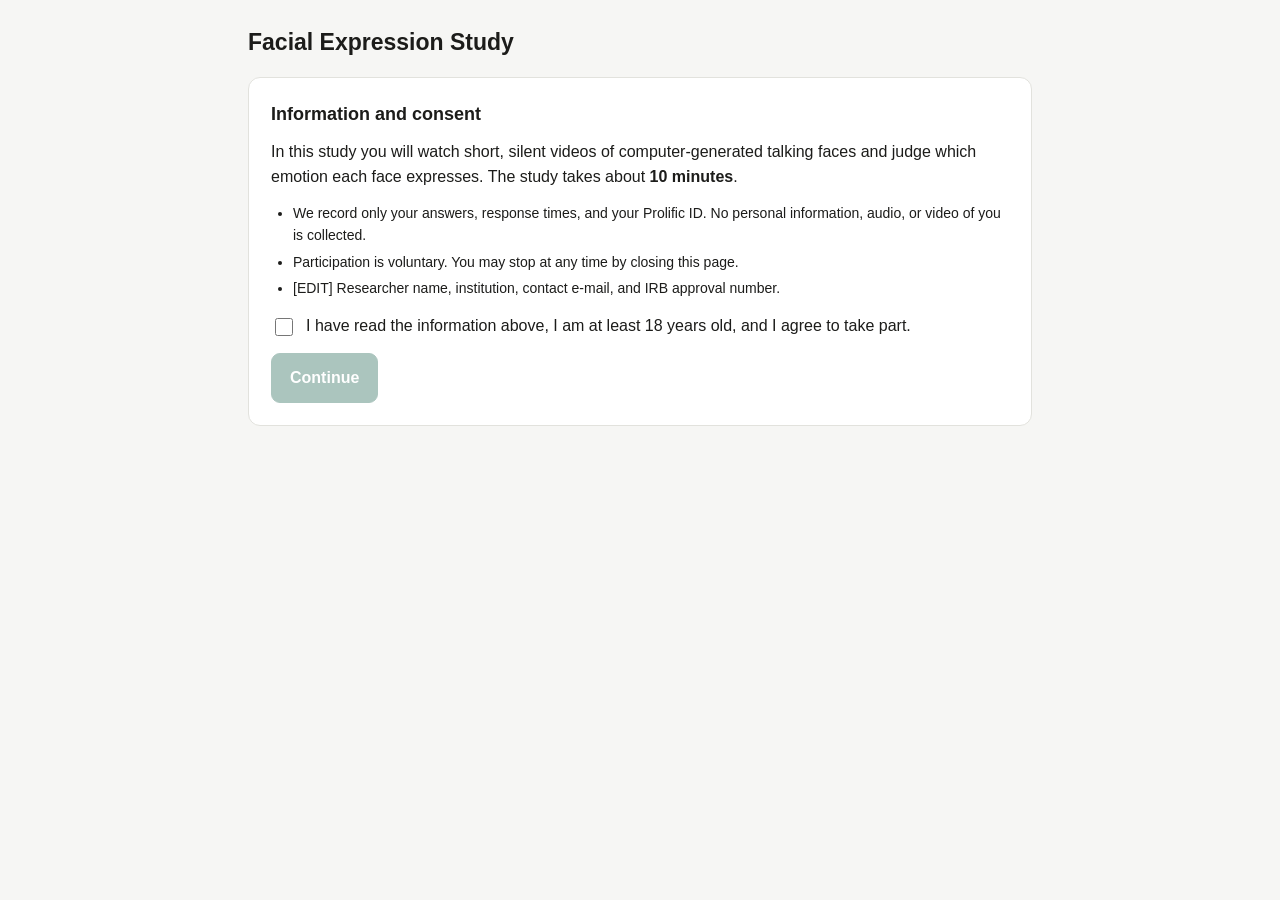
==== index.html @ 96605fbe "3D Talking Head Emotion Eval Human Study" ====
<!doctype html>
<html lang="en">
<head>
<meta charset="utf-8">
<meta name="viewport" content="width=device-width, initial-scale=1, viewport-fit=cover">
<meta name="robots" content="noindex, nofollow">
<title>Facial Expression Study</title>
<style>
  :root{
    --bg:#f6f6f4; --card:#fff; --ink:#1c1c1a; --muted:#6b6b66; --line:#e2e2dd;
    --accent:#2f6f5e; --accent-ink:#fff; --bad:#a33;
    color-scheme:light;
  }
  @media (prefers-color-scheme:dark){:root{
    --bg:#16161a; --card:#1f1f24; --ink:#ecece8; --muted:#a0a09a; --line:#33333a;
    --accent:#5fb89d; --accent-ink:#10251f; --bad:#e08585; color-scheme:dark;}}
  *{box-sizing:border-box}
  body{margin:0;background:var(--bg);color:var(--ink);
    font:16px/1.6 -apple-system,BlinkMacSystemFont,"Segoe UI",Roboto,sans-serif}
  .wrap{max-width:820px;margin:0 auto;padding:24px 18px 64px}
  h1{font-size:23px;margin:0 0 8px} h2{font-size:18px;margin:0 0 10px}
  p{margin:0 0 12px} ul{margin:0 0 14px;padding-left:22px} li{margin:4px 0}
  .muted{color:var(--muted)} .sm{font-size:14px}
  .card{background:var(--card);border:1px solid var(--line);border-radius:12px;padding:22px;margin:16px 0}
  button{font:inherit;cursor:pointer;border-radius:9px;border:1px solid var(--line);
    background:var(--card);color:var(--ink);padding:11px 18px}
  button:hover:not(:disabled){border-color:var(--accent)}
  button:disabled{opacity:.4;cursor:not-allowed}
  .primary{background:var(--accent);color:var(--accent-ink);border-color:var(--accent);font-weight:600}
  video{width:100%;max-width:500px;aspect-ratio:1/1;background:#000;border-radius:10px;display:block;margin:0 auto}
  .check-box{max-width:500px;aspect-ratio:2/1;margin:0 auto;border-radius:10px;border:2px dashed var(--line);
    display:flex;align-items:center;justify-content:center;text-align:center;padding:20px;font-size:18px}
  .choices{display:grid;grid-template-columns:repeat(4,1fr);gap:10px;margin-top:16px}
  .choices.sub{grid-template-columns:repeat(3,1fr);margin-top:10px}
  @media(max-width:560px){.choices,.choices.sub{grid-template-columns:repeat(2,1fr)}}
  .choice{padding:15px 8px;text-align:center;font-weight:600}
  .choice small{display:block;font-weight:400;color:var(--muted);font-size:12px;margin-top:2px}
  .choice[aria-pressed=true]{background:var(--accent);color:var(--accent-ink);border-color:var(--accent)}
  .choice[aria-pressed=true] small{color:var(--accent-ink);opacity:.85}
  .bar{height:6px;background:var(--line);border-radius:99px;overflow:hidden;margin:10px 0 18px}
  .bar>div{height:100%;background:var(--accent);transition:width .25s}
  .row{display:flex;gap:10px;align-items:center;flex-wrap:wrap}
  .between{justify-content:space-between}
  .center{justify-content:center}
  .followup{margin-top:18px;padding-top:16px;border-top:1px dashed var(--line)}
  .hint{text-align:center;min-height:1.6em;margin-top:10px}
  .err{color:var(--bad)}
  label.consent{display:flex;gap:10px;align-items:flex-start;margin:14px 0}
  label.consent input{margin-top:5px;width:18px;height:18px}
  code{font:14px ui-monospace,Menlo,monospace;background:var(--bg);border:1px solid var(--line);border-radius:5px;padding:2px 6px}
  [hidden]{display:none!important}
</style>
</head>
<body>
<div class="wrap">

<!-- ───────────── consent ───────────── -->
<section id="consent">
  <h1>Facial Expression Study</h1>
  <div class="card">
    <!-- [EDIT] Replace this block with the consent text approved by your IRB. -->
    <h2>Information and consent</h2>
    <p>In this study you will watch short, silent videos of computer-generated talking faces and
       judge which emotion each face expresses. The study takes about <b>10 minutes</b>.</p>
    <ul class="sm">
      <li>We record only your answers, response times, and your Prolific ID.
          No personal information, audio, or video of you is collected.</li>
      <li>Participation is voluntary. You may stop at any time by closing this page.</li>
      <li>[EDIT] Researcher name, institution, contact e-mail, and IRB approval number.</li>
    </ul>
    <label class="consent"><input type="checkbox" id="agree">
      <span>I have read the information above, I am at least 18 years old, and I agree to take part.</span></label>
    <button class="primary" id="toIntro" disabled>Continue</button>
  </div>
</section>

<!-- ───────────── instructions ───────────── -->
<section id="intro" hidden>
  <h1>Instructions</h1>
  <div class="card">
    <p>You will see <b id="nVideos">48</b> short videos (2–6 seconds each). The videos have <b>no sound</b>.</p>
    <p>For each video, choose the emotion the face expresses:</p>
    <ul>
      <li><b>Happy</b>, <b>Sad</b>, or <b>Angry</b></li>
      <li>If none of these fits, choose <b>None of the above</b>, and then pick the one that is
          <b>closest</b> among Happy, Sad and Angry.</li>
    </ul>
    <ul class="sm muted">
      <li>Focus on the facial expression. The mouth moves because the face is speaking; this is not an emotion by itself.</li>
      <li>Each video plays once in full before the answer buttons unlock, then keeps looping.</li>
      <li>There are no right or wrong answers for how you perceive a face, but please pay attention:
          a few items ask you to select a specific button.</li>
      <li>Please use a computer (not a phone) and do not reload the page.</li>
    </ul>
    <button class="primary" id="start">Start</button>
    <p class="sm err" id="idWarn" hidden></p>
  </div>
</section>

<!-- ───────────── trial ───────────── -->
<section id="trial" hidden>
  <div class="row between sm muted"><span id="count"></span></div>
  <div class="bar"><div id="prog"></div></div>

  <video id="vid" muted playsinline preload="auto"></video>
  <div id="checkBox" class="check-box" hidden></div>
  <div class="row center" style="margin-top:10px">
    <button id="replay" class="sm">↻ Replay</button>
  </div>
  <p class="hint sm muted" id="hint"></p>

  <div class="choices" id="mainChoices"></div>

  <div class="followup" id="followup" hidden>
    <p style="margin:0 0 4px"><b>Which one is the closest?</b></p>
    <div class="choices sub" id="subChoices"></div>
  </div>

  <div class="row" style="justify-content:flex-end;margin-top:22px">
    <button class="primary" id="next" disabled>Next →</button>
  </div>
</section>

<!-- ───────────── submit ───────────── -->
<section id="submit" hidden>
  <h1 id="submitTitle">Saving your answers…</h1>
  <div class="card">
    <p id="submitMsg">Please keep this page open. This takes a few seconds.</p>
    <div class="row">
      <button class="primary" id="retry" hidden>Try again</button>
      <a id="complete" class="primary" hidden
         style="display:inline-block;text-decoration:none;padding:11px 18px;border-radius:9px;background:var(--accent);color:var(--accent-ink);font-weight:600">
         Return to Prolific</a>
    </div>
    <p class="sm muted" id="codeNote" hidden></p>
  </div>
</section>

</div>
<script>
/* ============================== CONFIG ============================== */
const CONFIG = {
  // Apps Script web-app URL (ends with /exec). Empty = test mode: nothing is sent.
  SUBMIT_URL: 'https://script.google.com/macros/s/AKfycby5bd8llREaLAPOtnfEXLdDwZoKmxuhy9GjWru8NuhvW4F4AL3-hG_9Lr4LAjlqSA91/exec',
  // Prolific completion code (Study > Completion paths > "redirect" code).
  COMPLETION_CODE: 'CQJAMTUO',
  VERSION: 'emote48-v1',
};
/* ==================================================================== */

const N_VIDEOS = 48;
const ITEMS = Array.from({length:N_VIDEOS}, (_,i)=>{
  const id = 'v' + String(i+1).padStart(2,'0');
  return {kind:'video', id, src:'videos/'+id+'.mp4'};
});
// instructed-response attention checks, inserted at ~1/3 and ~2/3
const CHECKS = [
  {kind:'check', id:'ac1', target:'angry', text:'Attention check:<br>please select <b>Angry</b> for this item.'},
  {kind:'check', id:'ac2', target:'sad',   text:'Attention check:<br>please select <b>Sad</b> for this item.'},
];
const LABELS = [
  {k:'happy', t:'Happy'}, {k:'sad', t:'Sad'}, {k:'angry', t:'Angry'},
  {k:'none_of_above', t:'None of the above'},
];
const THREE = LABELS.slice(0,3);

const $ = s => document.querySelector(s);
const params = new URLSearchParams(location.search);
const PID = params.get('PROLIFIC_PID') || '';
const STUDY_ID = params.get('STUDY_ID') || '';
const SESSION_ID = params.get('SESSION_ID') || '';
const TEST_MODE = !CONFIG.SUBMIT_URL;
const participant = PID || ('test_' + Math.random().toString(36).slice(2, 8));
const KEY = 'fes_' + CONFIG.VERSION + '_' + participant;

let state = null;
function save(){ try{ localStorage.setItem(KEY, JSON.stringify(state)); }catch(e){} }
function load(){ try{ return JSON.parse(localStorage.getItem(KEY) || 'null'); }catch(e){ return null; } }

/* ---------- order: shuffled per participant, reproducible from the ID ---------- */
function hash(s){ let h=2166136261; for(const c of s){ h^=c.charCodeAt(0); h=Math.imul(h,16777619);} return h>>>0; }
function rng(seed){ let x=seed||1; return ()=>{ x^=x<<13;x>>>=0;x^=x>>17;x^=x<<5;x>>>=0; return x/4294967296; }; }
function makeOrder(id){
  const r = rng(hash(id));
  const vids = ITEMS.slice();
  for(let i=vids.length-1;i>0;i--){ const j=Math.floor(r()*(i+1)); [vids[i],vids[j]]=[vids[j],vids[i]]; }
  const seq = vids.slice();
  seq.splice(Math.round(N_VIDEOS*2/3), 0, CHECKS[1]);
  seq.splice(Math.round(N_VIDEOS/3), 0, CHECKS[0]);
  return seq;
}
function uuid(){
  if (window.crypto && crypto.randomUUID) return crypto.randomUUID();
  return 'x'.repeat(32).replace(/x/g, ()=>Math.floor(Math.random()*16).toString(16));
}

/* ---------- screens ---------- */
function show(id){ for(const s of ['consent','intro','trial','submit']) $('#'+s).hidden = (s!==id); window.scrollTo(0,0); }

$('#agree').onchange = e => { $('#toIntro').disabled = !e.target.checked; };
$('#toIntro').onclick = () => {
  show('intro');
  if(!PID) { $('#idWarn').hidden=false; $('#idWarn').textContent =
    'No Prolific ID in the URL — running as a test session (' + participant + ').' +
    (TEST_MODE ? ' Test mode: answers will not be sent.' : ''); }
};
$('#start').onclick = () => {
  if(!state){
    state = {submission_id: uuid(), participant, seq: makeOrder(participant),
             i: 0, resp: [], started_at: new Date().toISOString(), consent_at: new Date().toISOString()};
    save();
  }
  show('trial'); buildChoices(); render();
};

/* ---------- trials ---------- */
let cur = null;           // response being built for the current item
let watchedOnce = false;
function buildChoices(){
  $('#mainChoices').innerHTML = LABELS.map(l=>`<button class="choice" data-k="${l.k}" aria-pressed="false">${l.t}</button>`).join('');
  $('#subChoices').innerHTML = THREE.map(l=>`<button class="choice" data-sk="${l.k}" aria-pressed="false">${l.t}</button>`).join('');
  $('#mainChoices').onclick = e => { const b=e.target.closest('[data-k]'); if(b && !b.disabled) pick(b.dataset.k); };
  $('#subChoices').onclick  = e => { const b=e.target.closest('[data-sk]'); if(b && !b.disabled) pickSub(b.dataset.sk); };
}
function setLocked(locked){
  for(const b of document.querySelectorAll('#mainChoices button, #subChoices button')) b.disabled = locked;
}
function render(){
  const item = state.seq[state.i];
  cur = {pos: state.i+1, kind: item.kind, id: item.id, choice: null, closest: null,
         t_shown: Date.now(), t_unlocked: null, n_changes: 0, replays: 0};
  $('#count').textContent = `${state.i+1} / ${state.seq.length}`;
  $('#prog').style.width = (state.i/state.seq.length*100) + '%';
  $('#followup').hidden = true;
  $('#next').disabled = true;
  for(const b of document.querySelectorAll('.choice')) b.setAttribute('aria-pressed','false');
  const v = $('#vid');
  if(item.kind === 'check'){
    v.pause(); v.removeAttribute('src'); v.load(); v.hidden = true;
    $('#checkBox').hidden = false; $('#checkBox').innerHTML = item.text;
    $('#replay').hidden = true; $('#hint').textContent = '';
    watchedOnce = true; cur.t_unlocked = Date.now(); setLocked(false);
  } else {
    $('#checkBox').hidden = true; v.hidden = false; $('#replay').hidden = false;
    watchedOnce = false; setLocked(true);
    $('#hint').textContent = 'Please watch the whole clip. The buttons unlock when it ends.';
    v.loop = false; v.src = item.src; v.load();
    v.play().catch(()=>{ $('#hint').textContent = 'Press ↻ Replay to start the video.'; });
    // warm the cache for the next video
    const nxt = state.seq.slice(state.i+1).find(s=>s.kind==='video');
    if(nxt){ const l=document.createElement('link'); l.rel='prefetch'; l.href=nxt.src; document.head.appendChild(l); }
  }
}
$('#vid').addEventListener('ended', () => {
  const v = $('#vid');
  if(!watchedOnce){
    watchedOnce = true; cur.t_unlocked = Date.now(); setLocked(false);
    $('#hint').textContent = '';
  }
  v.loop = true; v.play().catch(()=>{});
});
$('#vid').addEventListener('error', () => { $('#hint').innerHTML = '<span class="err">The video failed to load. Press ↻ Replay.</span>'; });
$('#replay').onclick = () => {
  const v=$('#vid'); cur.replays++;
  if(!v.getAttribute('src')) { v.src = state.seq[state.i].src; v.load(); }
  v.currentTime = 0; v.play().catch(()=>{});
};
function pressed(){
  for(const b of $('#mainChoices').children) b.setAttribute('aria-pressed', String(b.dataset.k===cur.choice));
  for(const b of $('#subChoices').children)  b.setAttribute('aria-pressed', String(b.dataset.sk===cur.closest));
  $('#followup').hidden = cur.choice !== 'none_of_above';
  $('#next').disabled = !(cur.choice && (cur.choice!=='none_of_above' || cur.closest));
}
function pick(k){ if(cur.choice && cur.choice!==k) cur.n_changes++; cur.choice=k; if(k!=='none_of_above') cur.closest=null; pressed(); }
function pickSub(k){ cur.closest=k; pressed(); }
$('#next').onclick = () => {
  if($('#next').disabled) return;
  const now = Date.now();
  state.resp.push({
    pos: cur.pos, kind: cur.kind, item_id: cur.id, choice: cur.choice, closest: cur.closest || '',
    rt_ms: cur.t_unlocked ? now - cur.t_unlocked : '', total_ms: now - cur.t_shown,
    replays: cur.replays, n_changes: cur.n_changes,
  });
  state.i++; save();
  if(state.i >= state.seq.length) submit(); else render();
};
document.addEventListener('keydown', e => {
  if($('#trial').hidden) return;
  if(e.key==='Enter'){ $('#next').click(); return; }
  const n = parseInt(e.key,10);
  if(n>=1 && n<=4 && !$('#mainChoices').children[0].disabled){
    if(cur.choice==='none_of_above' && !cur.closest && n<=3) pickSub(THREE[n-1].k);
    else pick(LABELS[n-1].k);
  }
});

/* ---------- submission ---------- */
function payload(){
  const checks = state.resp.filter(r=>r.kind==='check').map(r=>{
    const c = CHECKS.find(x=>x.id===r.item_id); return {id:r.item_id, target:c.target, response:r.choice, pass:r.choice===c.target};
  });
  return {
    version: CONFIG.VERSION, submission_id: state.submission_id,
    prolific_pid: PID, study_id: STUDY_ID, session_id: SESSION_ID, participant: state.participant,
    started_at: state.started_at, finished_at: state.finished_at,
    duration_s: Math.round((new Date(state.finished_at) - new Date(state.started_at))/1000),
    attention_passed: checks.filter(c=>c.pass).length, attention_total: checks.length,
    user_agent: navigator.userAgent, screen: `${screen.width}x${screen.height}`,
    trials: state.resp,
  };
}
async function send(data){
  // text/plain keeps this a "simple" request, so the browser does not send a CORS preflight
  const res = await fetch(CONFIG.SUBMIT_URL, {method:'POST', headers:{'Content-Type':'text/plain;charset=utf-8'},
                                              body: JSON.stringify(data)});
  const body = await res.json();
  if(!body.ok) throw new Error(body.error || 'server error');
  return body;
}
async function submit(){
  if(!state.finished_at){ state.finished_at = new Date().toISOString(); save(); }
  show('submit'); $('#retry').hidden = true;
  const data = payload();
  if(TEST_MODE){
    console.log('[test mode] payload', data);
    window.__lastPayload = data;
    $('#submitTitle').textContent = 'Test mode — nothing was sent';
    $('#submitMsg').textContent = 'SUBMIT_URL is empty. The payload was printed to the browser console.';
    return;
  }
  for(let attempt=1; attempt<=3; attempt++){
    try{
      $('#submitMsg').textContent = attempt===1 ? 'Please keep this page open. This takes a few seconds.'
                                                : `Retrying (${attempt}/3)…`;
      await send(data);
      state.submitted = true; save();
      done(); return;
    }catch(err){
      if(attempt===3){
        $('#submitTitle').textContent = 'Your answers could not be saved yet';
        $('#submitMsg').innerHTML = 'Please check your internet connection and press <b>Try again</b>. ' +
          'Your answers are kept in this browser, so nothing is lost. ' +
          '<span class="sm muted">(' + String(err.message||err).slice(0,120) + ')</span>';
        $('#retry').hidden = false;
      } else {
        await new Promise(r=>setTimeout(r, 1500*attempt));
      }
    }
  }
}
$('#retry').onclick = submit;
function done(){
  const url = 'https://app.prolific.com/submissions/complete?cc=' + encodeURIComponent(CONFIG.COMPLETION_CODE);
  $('#submitTitle').textContent = 'Thank you!';
  $('#submitMsg').textContent = 'Your answers were saved. You will be redirected to Prolific.';
  $('#complete').href = url; $('#complete').hidden = false;
  $('#codeNote').hidden = false;
  $('#codeNote').innerHTML = 'If you are not redirected, use completion code <code>' + CONFIG.COMPLETION_CODE + '</code>.';
  try{ localStorage.removeItem(KEY); }catch(e){}
  setTimeout(()=>{ location.href = url; }, 2500);
}

/* ---------- resume after an accidental reload ---------- */
(function init(){
  $('#nVideos').textContent = N_VIDEOS;
  const prev = load();
  if(prev && prev.seq && !prev.submitted){
    state = prev;
    if(state.i >= state.seq.length){ submit(); return; }
    show('trial'); buildChoices(); render();
  }
})();
</script>
</body>
</html>
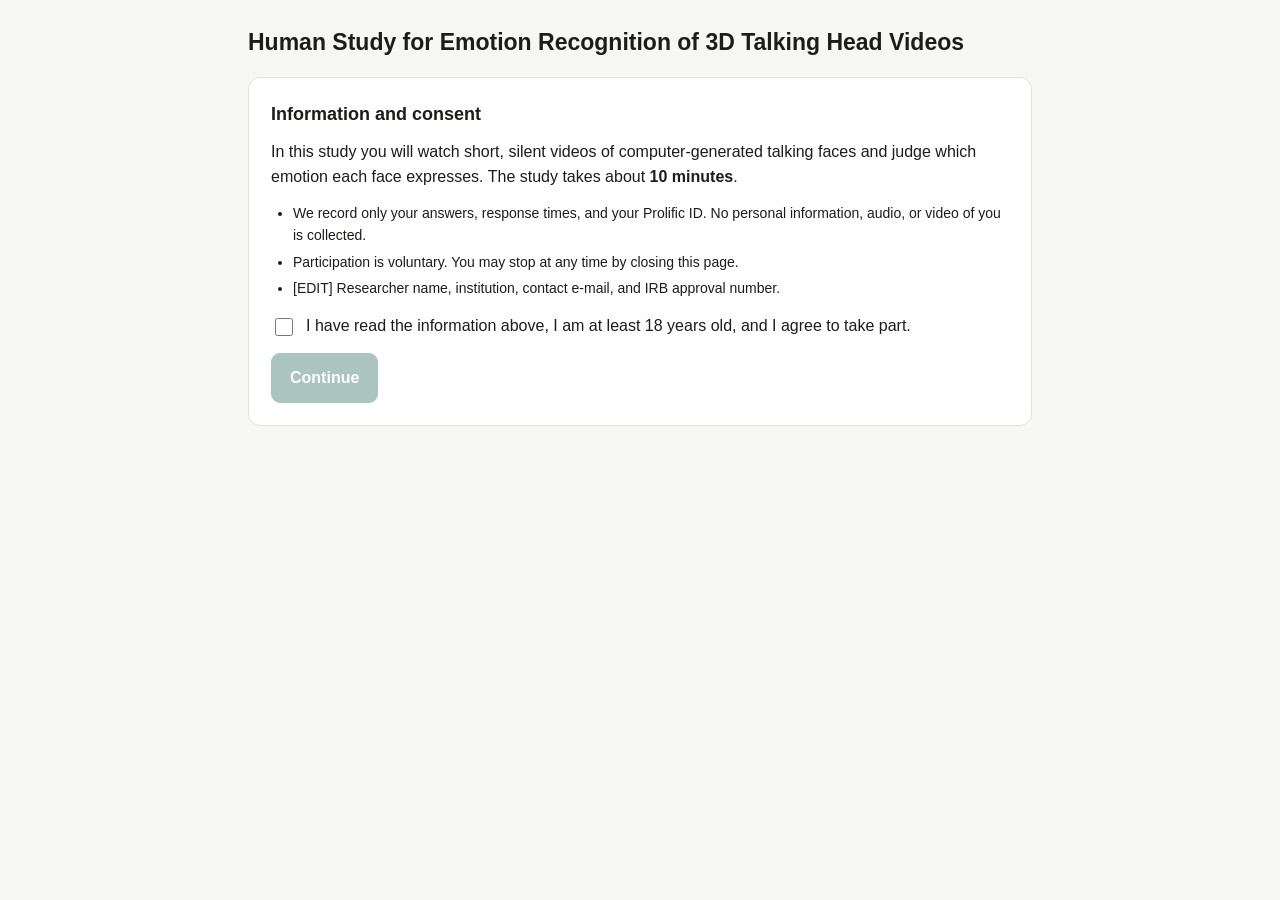
==== commit 880bfb19: "Update title and reload guidance" ====
--- a/index.html
+++ b/index.html
@@ -4,7 +4,7 @@
 <meta charset="utf-8">
 <meta name="viewport" content="width=device-width, initial-scale=1, viewport-fit=cover">
 <meta name="robots" content="noindex, nofollow">
-<title>Facial Expression Study</title>
+<title>Human Study for Emotion Recognition of 3D Talking Head Videos</title>
 <style>
   :root{
     --bg:#f6f6f4; --card:#fff; --ink:#1c1c1a; --muted:#6b6b66; --line:#e2e2dd;
@@ -56,7 +56,7 @@
 
 <!-- ───────────── consent ───────────── -->
 <section id="consent">
-  <h1>Facial Expression Study</h1>
+  <h1>Human Study for Emotion Recognition of 3D Talking Head Videos</h1>
   <div class="card">
     <!-- [EDIT] Replace this block with the consent text approved by your IRB. -->
     <h2>Information and consent</h2>
@@ -90,7 +90,8 @@
       <li>Each video plays once in full before the answer buttons unlock, then keeps looping.</li>
       <li>There are no right or wrong answers for how you perceive a face, but please pay attention:
           a few items ask you to select a specific button.</li>
-      <li>Please use a computer (not a phone) and do not reload the page.</li>
+      <li>Please use a computer (not a phone). Your progress is saved automatically, but please
+          do not edit the page address or open the study in a new tab/window.</li>
     </ul>
     <button class="primary" id="start">Start</button>
     <p class="sm err" id="idWarn" hidden></p>
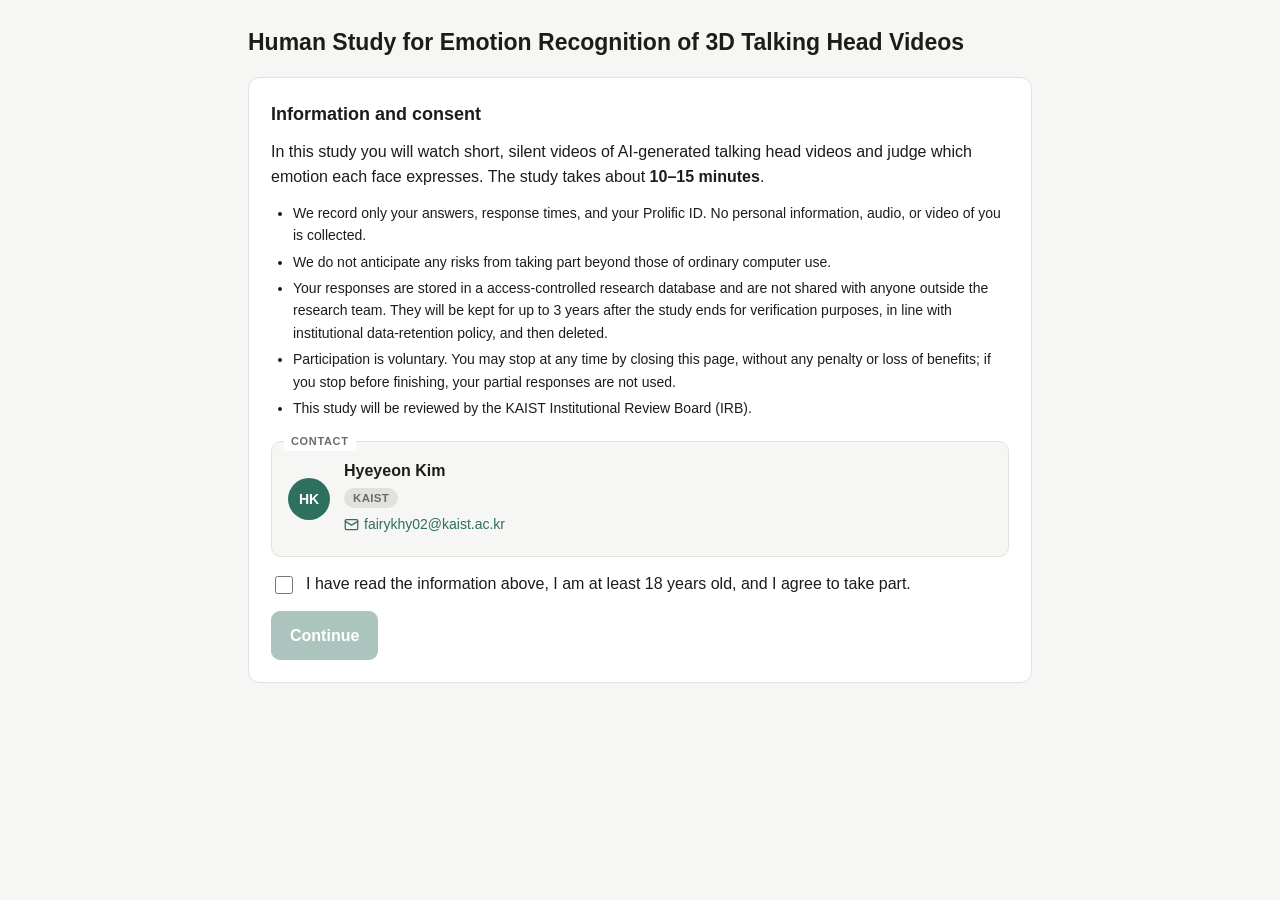
==== commit f4d924d7: "Modify task instruction, contact info and add buttons" ====
--- a/index.html
+++ b/index.html
@@ -49,6 +49,22 @@
   label.consent input{margin-top:5px;width:18px;height:18px}
   code{font:14px ui-monospace,Menlo,monospace;background:var(--bg);border:1px solid var(--line);border-radius:5px;padding:2px 6px}
   [hidden]{display:none!important}
+  .contact-card{position:relative;margin-top:22px;padding:16px;
+    background:var(--bg);border:1px solid var(--line);border-radius:10px}
+  .contact-label{position:absolute;top:-9px;left:12px;padding:0 7px;background:var(--card);
+    color:var(--muted);font-size:11px;font-weight:700;letter-spacing:.06em;text-transform:uppercase}
+  .contact-body{display:flex;align-items:center;gap:14px}
+  .contact-avatar{flex:none;width:42px;height:42px;border-radius:50%;background:var(--accent);
+    color:var(--accent-ink);display:flex;align-items:center;justify-content:center;
+    font-weight:700;font-size:14px}
+  .contact-info{min-width:0}
+  .contact-name{font-weight:600}
+  .contact-affil{display:inline-block;margin:3px 0 5px;padding:1px 9px;border-radius:99px;
+    background:var(--line);color:var(--muted);font-size:11.5px;font-weight:600;letter-spacing:.03em}
+  .contact-mail{display:inline-flex;align-items:center;gap:5px;color:var(--accent);
+    text-decoration:none;font-size:14px;word-break:break-all}
+  .contact-mail:hover{text-decoration:underline}
+  .contact-mail svg{flex:none;width:15px;height:15px}
 </style>
 </head>
 <body>
@@ -60,14 +76,41 @@
   <div class="card">
     <!-- [EDIT] Replace this block with the consent text approved by your IRB. -->
     <h2>Information and consent</h2>
-    <p>In this study you will watch short, silent videos of computer-generated talking faces and
-       judge which emotion each face expresses. The study takes about <b>10 minutes</b>.</p>
+    <p>In this study you will watch short, silent videos of AI-generated talking head videos and
+       judge which emotion each face expresses. The study takes about <b>10–15 minutes</b>.</p>
     <ul class="sm">
       <li>We record only your answers, response times, and your Prolific ID.
           No personal information, audio, or video of you is collected.</li>
-      <li>Participation is voluntary. You may stop at any time by closing this page.</li>
-      <li>[EDIT] Researcher name, institution, contact e-mail, and IRB approval number.</li>
+      <li>We do not anticipate any risks from taking part beyond those of ordinary computer use.</li>
+      <li>Your responses are stored in a access-controlled research database and are not shared
+          with anyone outside the research team. They will be kept for up to 3 years after the
+          study ends for verification purposes, in line with institutional data-retention policy,
+          and then deleted.</li>
+      <li>Participation is voluntary. You may stop at any time by closing this page, without any
+          penalty or loss of benefits; if you stop before finishing, your partial responses are
+          not used.</li>
+      <li>This study will be reviewed by the KAIST Institutional Review Board (IRB).</li>
     </ul>
+
+    <div class="contact-card">
+      <span class="contact-label">Contact</span>
+      <div class="contact-body">
+        <div class="contact-avatar" aria-hidden="true">HK</div>
+        <div class="contact-info">
+          <div class="contact-name">Hyeyeon Kim</div>
+          <div class="contact-affil">KAIST</div><br>
+          <a class="contact-mail" href="mailto:fairykhy02@kaist.ac.kr">
+            <svg viewBox="0 0 24 24" fill="none" stroke="currentColor" stroke-width="2"
+                 stroke-linecap="round" stroke-linejoin="round" aria-hidden="true">
+              <rect x="2" y="4" width="20" height="16" rx="2"></rect>
+              <path d="m2 7 10 6 10-6"></path>
+            </svg>
+            fairykhy02@kaist.ac.kr
+          </a>
+        </div>
+      </div>
+    </div>
+
     <label class="consent"><input type="checkbox" id="agree">
       <span>I have read the information above, I am at least 18 years old, and I agree to take part.</span></label>
     <button class="primary" id="toIntro" disabled>Continue</button>
@@ -78,7 +121,9 @@
 <section id="intro" hidden>
   <h1>Instructions</h1>
   <div class="card">
-    <p>You will see <b id="nVideos">48</b> short videos (2–6 seconds each). The videos have <b>no sound</b>.</p>
+    <p>You will see <b id="nVideos">48</b> short videos (2–6 seconds each, <b>no sound</b>), plus
+       2 brief attention-check items — <b id="nTotal">50</b> items in total. The item counter at
+       the top of the screen counts all of these together.</p>
     <p>For each video, choose the emotion the face expresses:</p>
     <ul>
       <li><b>Happy</b>, <b>Sad</b>, or <b>Angry</b></li>
@@ -88,12 +133,14 @@
     <ul class="sm muted">
       <li>Focus on the facial expression. The mouth moves because the face is speaking; this is not an emotion by itself.</li>
       <li>Each video plays once in full before the answer buttons unlock, then keeps looping.</li>
-      <li>There are no right or wrong answers for how you perceive a face, but please pay attention:
-          a few items ask you to select a specific button.</li>
-      <li>Please use a computer (not a phone). Your progress is saved automatically, but please
+      <li>There are no right or wrong answers for how you perceive a face, but please pay attention.</li>
+      <li>We recommend to use a desktop rather than a mobile device. Your progress is saved automatically, but please
           do not edit the page address or open the study in a new tab/window.</li>
     </ul>
-    <button class="primary" id="start">Start</button>
+    <div class="row between">
+      <button id="backToConsent">← Back</button>
+      <button class="primary" id="start">Start</button>
+    </div>
     <p class="sm err" id="idWarn" hidden></p>
   </div>
 </section>
@@ -205,6 +252,7 @@
     'No Prolific ID in the URL — running as a test session (' + participant + ').' +
     (TEST_MODE ? ' Test mode: answers will not be sent.' : ''); }
 };
+$('#backToConsent').onclick = () => show('consent');
 $('#start').onclick = () => {
   if(!state){
     state = {submission_id: uuid(), participant, seq: makeOrder(participant),
@@ -364,6 +412,7 @@
 /* ---------- resume after an accidental reload ---------- */
 (function init(){
   $('#nVideos').textContent = N_VIDEOS;
+  $('#nTotal').textContent = N_VIDEOS + CHECKS.length;
   const prev = load();
   if(prev && prev.seq && !prev.submitted){
     state = prev;
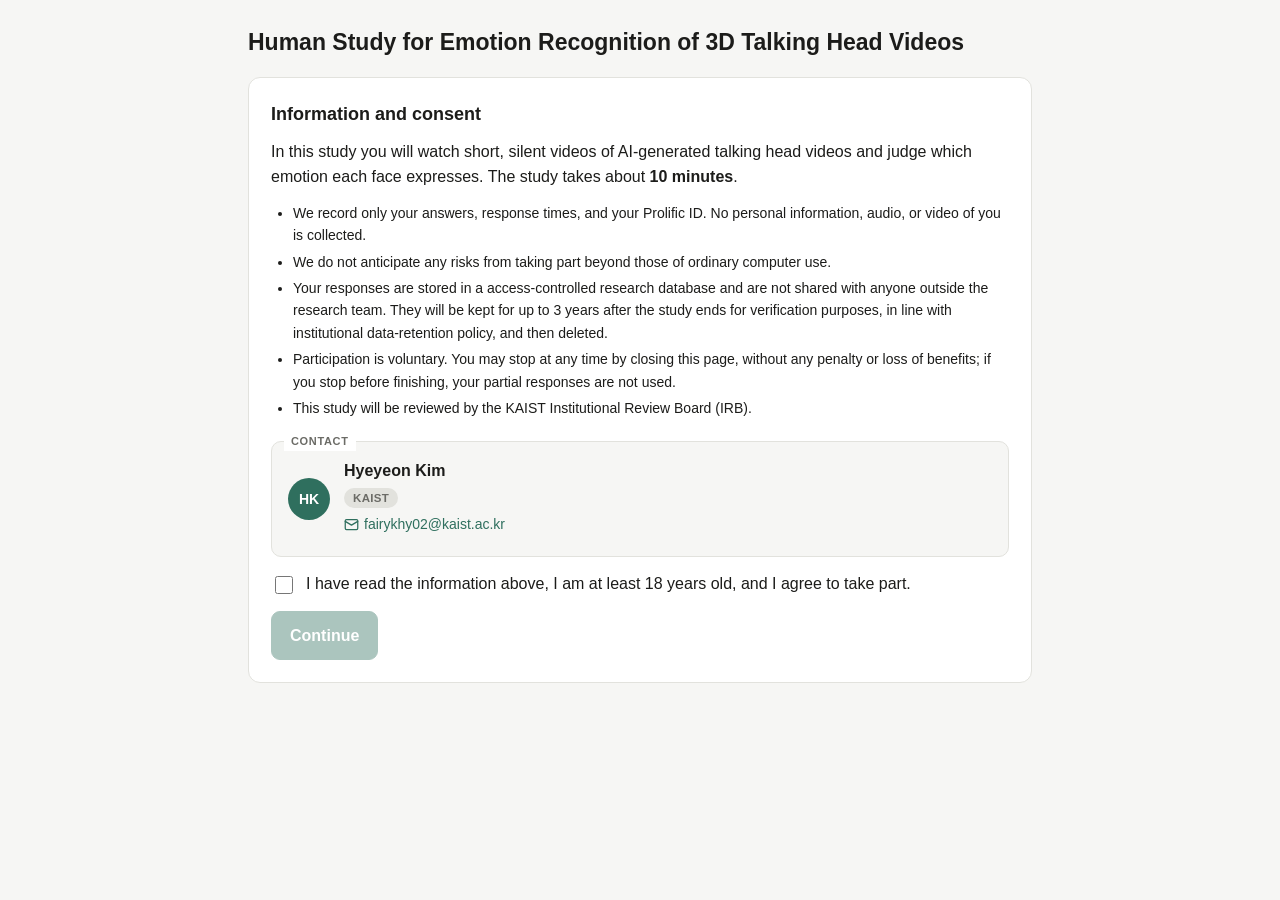
==== commit 3a136e00: "Fix time duration" ====
--- a/index.html
+++ b/index.html
@@ -77,7 +77,7 @@
     <!-- [EDIT] Replace this block with the consent text approved by your IRB. -->
     <h2>Information and consent</h2>
     <p>In this study you will watch short, silent videos of AI-generated talking head videos and
-       judge which emotion each face expresses. The study takes about <b>10–15 minutes</b>.</p>
+       judge which emotion each face expresses. The study takes about <b>10 minutes</b>.</p>
     <ul class="sm">
       <li>We record only your answers, response times, and your Prolific ID.
           No personal information, audio, or video of you is collected.</li>
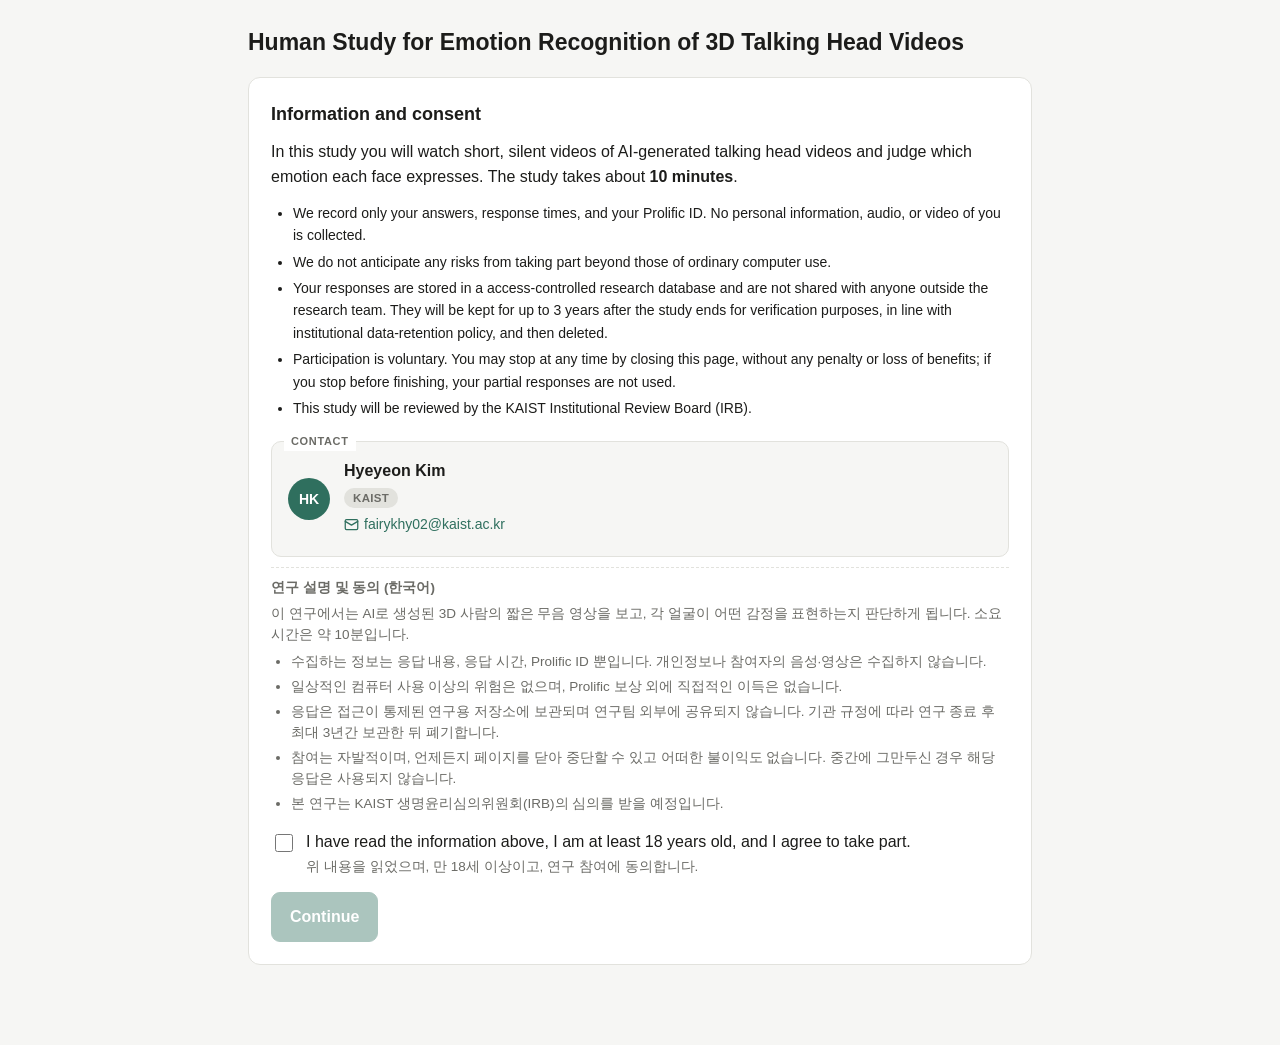
==== commit 7f15e2be: "Add examples screen, Korean instructions, None of three + Other" ====
--- a/index.html
+++ b/index.html
@@ -31,7 +31,7 @@
   .check-box{max-width:500px;aspect-ratio:2/1;margin:0 auto;border-radius:10px;border:2px dashed var(--line);
     display:flex;align-items:center;justify-content:center;text-align:center;padding:20px;font-size:18px}
   .choices{display:grid;grid-template-columns:repeat(4,1fr);gap:10px;margin-top:16px}
-  .choices.sub{grid-template-columns:repeat(3,1fr);margin-top:10px}
+  .choices.sub{grid-template-columns:repeat(4,1fr);margin-top:10px}
   @media(max-width:560px){.choices,.choices.sub{grid-template-columns:repeat(2,1fr)}}
   .choice{padding:15px 8px;text-align:center;font-weight:600}
   .choice small{display:block;font-weight:400;color:var(--muted);font-size:12px;margin-top:2px}
@@ -65,6 +65,29 @@
     text-decoration:none;font-size:14px;word-break:break-all}
   .contact-mail:hover{text-decoration:underline}
   .contact-mail svg{flex:none;width:15px;height:15px}
+  .ko{color:var(--muted);font-size:13.5px;line-height:1.55}
+  .ko-block{margin-top:10px;padding-top:10px;border-top:1px dashed var(--line)}
+  .ko-block ul{margin:0;padding-left:20px}
+  .examples{display:grid;grid-template-columns:repeat(3,1fr);gap:14px;margin:4px 0 2px}
+  @media(max-width:620px){.examples{grid-template-columns:1fr}}
+  .example figure{margin:0}
+  .example video{width:100%;max-width:none;aspect-ratio:1/1;border-radius:9px}
+  .example figcaption{margin-top:7px;text-align:center;font-weight:700;font-size:15px}
+  .example figcaption span{display:block;font-weight:400;font-size:12.5px;color:var(--muted)}
+  #otherText{font:inherit;width:100%;padding:10px 12px;margin-top:8px;border-radius:9px;
+    border:1px solid var(--line);background:var(--bg);color:var(--ink)}
+  #otherText:focus{outline:2px solid var(--accent);outline-offset:1px}
+  /* instructions stay reachable during the task, since trials cannot be revisited */
+  .minihelp{background:var(--card);border:1px solid var(--line);border-radius:10px;margin:0 0 14px}
+  .minihelp>summary{cursor:pointer;list-style:none;padding:10px 14px;font-size:14px;font-weight:600;
+    display:flex;align-items:center;gap:8px}
+  .minihelp>summary::-webkit-details-marker{display:none}
+  .minihelp>summary::before{content:'▸';color:var(--muted);font-weight:400}
+  .minihelp[open]>summary::before{content:'▾'}
+  .minihelp>summary .hint-tap{margin-left:auto;font-weight:400;font-size:12.5px;color:var(--muted)}
+  .minihelp-body{padding:0 14px 12px;font-size:13.5px;line-height:1.6}
+  .minihelp-body ul{margin:0;padding-left:19px}
+  .minihelp-body li{margin:3px 0}
 </style>
 </head>
 <body>
@@ -111,8 +134,24 @@
       </div>
     </div>
 
+    <div class="ko-block">
+      <p class="ko" style="margin:0 0 6px"><b>연구 설명 및 동의 (한국어)</b></p>
+      <p class="ko" style="margin:0 0 6px">이 연구에서는 AI로 생성된 3D 사람의 짧은 무음 영상을 보고,
+        각 얼굴이 어떤 감정을 표현하는지 판단하게 됩니다. 소요 시간은 약 10분입니다.</p>
+      <ul class="ko">
+        <li>수집하는 정보는 응답 내용, 응답 시간, Prolific ID 뿐입니다. 개인정보나 참여자의 음성·영상은 수집하지 않습니다.</li>
+        <li>일상적인 컴퓨터 사용 이상의 위험은 없으며, Prolific 보상 외에 직접적인 이득은 없습니다.</li>
+        <li>응답은 접근이 통제된 연구용 저장소에 보관되며 연구팀 외부에 공유되지 않습니다.
+            기관 규정에 따라 연구 종료 후 최대 3년간 보관한 뒤 폐기합니다.</li>
+        <li>참여는 자발적이며, 언제든지 페이지를 닫아 중단할 수 있고 어떠한 불이익도 없습니다.
+            중간에 그만두신 경우 해당 응답은 사용되지 않습니다.</li>
+        <li>본 연구는 KAIST 생명윤리심의위원회(IRB)의 심의를 받을 예정입니다.</li>
+      </ul>
+    </div>
+
     <label class="consent"><input type="checkbox" id="agree">
-      <span>I have read the information above, I am at least 18 years old, and I agree to take part.</span></label>
+      <span>I have read the information above, I am at least 18 years old, and I agree to take part.
+        <span class="ko" style="display:block;margin-top:3px">위 내용을 읽었으며, 만 18세 이상이고, 연구 참여에 동의합니다.</span></span></label>
     <button class="primary" id="toIntro" disabled>Continue</button>
   </div>
 </section>
@@ -121,32 +160,94 @@
 <section id="intro" hidden>
   <h1>Instructions</h1>
   <div class="card">
-    <p>You will see <b id="nVideos">48</b> short videos (2–6 seconds each, <b>no sound</b>), plus
-       2 brief attention-check items — <b id="nTotal">50</b> items in total. The item counter at
-       the top of the screen counts all of these together.</p>
+    <p>You will see <b id="nTotal">52</b> short videos (1–7 seconds each, <b>no sound</b>).</p>
     <p>For each video, choose the emotion the face expresses:</p>
     <ul>
       <li><b>Happy</b>, <b>Sad</b>, or <b>Angry</b></li>
-      <li>If none of these fits, choose <b>None of the above</b>, and then pick the one that is
-          <b>closest</b> among Happy, Sad and Angry.</li>
+      <li>If none of these fits, choose <b>None of three</b>, then pick the <b>closest</b> one.
+          If nothing is close either, choose <b>Other</b> there and type the emotion you see.</li>
     </ul>
+    <p>You <b>cannot go back</b> to a previous video once you move on, so <b>please choose carefully</b>.</p>
     <ul class="sm muted">
       <li>Focus on the facial expression. The mouth moves because the face is speaking; this is not an emotion by itself.</li>
       <li>Each video plays once in full before the answer buttons unlock, then keeps looping.</li>
-      <li>There are no right or wrong answers for how you perceive a face, but please pay attention.</li>
       <li>We recommend to use a desktop rather than a mobile device. Your progress is saved automatically, but please
           do not edit the page address or open the study in a new tab/window.</li>
     </ul>
+
+    <div class="ko-block">
+      <p class="ko" style="margin:0 0 6px"><b>안내 (한국어)</b></p>
+      <p class="ko" style="margin:0 0 6px">총 <b id="nTotalKo">52</b>개의 짧은 영상(각 1~7초, <b>소리 없음</b>)을 보게 됩니다.
+        각 영상마다 얼굴이 표현하는 감정을 골라 주세요.</p>
+      <ul class="ko">
+        <li><b>Happy(행복)</b>, <b>Sad(슬픔)</b>, <b>Angry(분노)</b> 중에서 선택합니다.</li>
+        <li>셋 중 해당하는 것이 없으면 <b>None of three(셋 다 아님)</b>를 고른 뒤, 그나마 <b>가장 가까운</b> 감정을
+            골라 주세요. 가까운 것도 없다면 거기서 <b>Other(기타)</b>를 고르고 보이는 감정을 직접 입력해 주세요.</li>
+      </ul>
+      <p class="ko" style="margin:0 0 6px">다음 문항으로 넘어가면 이전 영상으로 <b>돌아갈 수 없으니</b>, <b>신중하게 골라 주세요</b>.</p>
+      <ul class="ko">
+        <li>발화 때문에 입이 움직이는 것은 감정이 아니므로, 표정 자체에 집중해 주세요.</li>
+        <li>영상이 한 번 끝까지 재생되어야 선택 버튼이 활성화되며, 이후에는 반복 재생됩니다.</li>
+        <li>휴대폰보다 데스크톱 사용을 권장합니다. 진행 상황은 자동 저장되지만 주소를 직접 수정하거나
+            새 탭·새 창으로 열지는 말아 주세요.</li>
+      </ul>
+    </div>
+
     <div class="row between">
       <button id="backToConsent">← Back</button>
+      <button class="primary" id="toExamples">Continue</button>
+    </div>
+    <p class="sm err" id="idWarn" hidden></p>
+  </div>
+</section>
+
+<!-- ───────────── examples ───────────── -->
+<section id="examples" hidden>
+  <h1>Examples</h1>
+  <div class="card">
+    <p style="margin-bottom:4px">Here is one clear example of each emotion.
+       Watch them as many times as you like, then start.</p>
+    <p class="ko" style="margin-bottom:16px">각 감정의 명확한 예시입니다.
+       원하는 만큼 반복해서 보신 뒤 시작해 주세요.</p>
+    <div class="examples">
+      <div class="example"><figure>
+        <video src="examples/example_happy.mp4" autoplay loop muted playsinline></video>
+        <figcaption>Happy<span>행복</span></figcaption></figure></div>
+      <div class="example"><figure>
+        <video src="examples/example_sad.mp4" autoplay loop muted playsinline></video>
+        <figcaption>Sad<span>슬픔</span></figcaption></figure></div>
+      <div class="example"><figure>
+        <video src="examples/example_angry.mp4" autoplay loop muted playsinline></video>
+        <figcaption>Angry<span>분노</span></figcaption></figure></div>
+    </div>
+    <p class="sm muted" style="margin:14px 0 2px">During the study the answer emotion is not shown.</p>
+    <p class="ko" style="margin:0">본 실험에서는 정답 감정이 표시되지 않습니다.</p>
+    <div class="row between" style="margin-top:18px">
+      <button id="backToIntro">← Back</button>
       <button class="primary" id="start">Start</button>
     </div>
-    <p class="sm err" id="idWarn" hidden></p>
   </div>
 </section>
 
 <!-- ───────────── trial ───────────── -->
 <section id="trial" hidden>
+  <details class="minihelp" id="miniHelp" open>
+    <summary>Instructions <span class="hint-tap">click to collapse / 접기·펼치기</span></summary>
+    <div class="minihelp-body">
+      <ul>
+        <li>Judge the <b>facial expression</b>. The mouth moves because the face is speaking; that is not an emotion.</li>
+        <li>Choose <b>Happy</b>, <b>Sad</b> or <b>Angry</b>. If none fits, choose <b>None of three</b> and then the
+            <b>closest</b> one; if nothing is close, choose <b>Other</b> there and type what you see.</li>
+        <li>Each video plays once in full before the buttons unlock, then loops. You can press ↻ Replay any time.</li>
+      </ul>
+      <ul class="ko" style="margin-top:8px">
+        <li><b>표정</b>으로 판단해 주세요. 발화 때문에 입이 움직이는 것은 감정이 아닙니다.</li>
+        <li><b>행복·슬픔·분노</b> 중에서 고르고, 해당하는 것이 없으면 <b>셋 다 아님</b>을 고른 뒤
+            <b>가장 가까운</b> 감정을 선택해 주세요. 가까운 것도 없으면 <b>기타</b>에 직접 입력해 주세요.</li>
+        <li>영상이 한 번 끝까지 재생되어야 버튼이 활성화되며, 이후 반복 재생됩니다. ↻ Replay 로 다시 볼 수 있습니다.</li>
+      </ul>
+    </div>
+  </details>
   <div class="row between sm muted"><span id="count"></span></div>
   <div class="bar"><div id="prog"></div></div>
 
@@ -160,8 +261,11 @@
   <div class="choices" id="mainChoices"></div>
 
   <div class="followup" id="followup" hidden>
-    <p style="margin:0 0 4px"><b>Which one is the closest?</b></p>
+    <p style="margin:0 0 2px"><b>Which one is the closest?</b>
+      <span class="sm muted">그나마 가장 가까운 감정</span></p>
     <div class="choices sub" id="subChoices"></div>
+    <input type="text" id="otherText" maxlength="60" autocomplete="off" hidden
+           placeholder="Which emotion do you see? / 어떤 감정으로 보이는지 적어 주세요">
   </div>
 
   <div class="row" style="justify-content:flex-end;margin-top:22px">
@@ -192,7 +296,7 @@
   SUBMIT_URL: 'https://script.google.com/macros/s/AKfycby5bd8llREaLAPOtnfEXLdDwZoKmxuhy9GjWru8NuhvW4F4AL3-hG_9Lr4LAjlqSA91/exec',
   // Prolific completion code (Study > Completion paths > "redirect" code).
   COMPLETION_CODE: 'CQJAMTUO',
-  VERSION: 'emote48-v1',
+  VERSION: 'emote52-v5',
 };
 /* ==================================================================== */
 
@@ -201,16 +305,21 @@
   const id = 'v' + String(i+1).padStart(2,'0');
   return {kind:'video', id, src:'videos/'+id+'.mp4'};
 });
+// test-retest items: these videos are shown a second time late in the session, so each
+// participant's answer consistency can be used as a rater-quality measure
+const REPEATS = ['v19', 'v46'];
+const REPEAT_GAP = 16;          // minimum items between the two showings
 // instructed-response attention checks, inserted at ~1/3 and ~2/3
 const CHECKS = [
   {kind:'check', id:'ac1', target:'angry', text:'Attention check:<br>please select <b>Angry</b> for this item.'},
   {kind:'check', id:'ac2', target:'sad',   text:'Attention check:<br>please select <b>Sad</b> for this item.'},
 ];
 const LABELS = [
-  {k:'happy', t:'Happy'}, {k:'sad', t:'Sad'}, {k:'angry', t:'Angry'},
-  {k:'none_of_above', t:'None of the above'},
+  {k:'happy', t:'Happy', ko:'행복'}, {k:'sad', t:'Sad', ko:'슬픔'}, {k:'angry', t:'Angry', ko:'분노'},
+  {k:'none_of_three', t:'None of three', ko:'셋 다 아님'},
 ];
-const THREE = LABELS.slice(0,3);
+// the closest-match row: the three emotions plus a free-text "Other"
+const SUB = LABELS.slice(0,3).concat([{k:'other', t:'Other', ko:'기타 (직접 입력)'}]);
 
 const $ = s => document.querySelector(s);
 const params = new URLSearchParams(location.search);
@@ -232,9 +341,30 @@
   const r = rng(hash(id));
   const vids = ITEMS.slice();
   for(let i=vids.length-1;i>0;i--){ const j=Math.floor(r()*(i+1)); [vids[i],vids[j]]=[vids[j],vids[i]]; }
-  const seq = vids.slice();
-  seq.splice(Math.round(N_VIDEOS*2/3), 0, CHECKS[1]);
-  seq.splice(Math.round(N_VIDEOS/3), 0, CHECKS[0]);
+  // first showing of each repeated video goes in the first half
+  const half = Math.floor(N_VIDEOS/2);
+  for(const rid of REPEATS){
+    const at = vids.findIndex(v=>v.id===rid);
+    if(at >= half){
+      let j; do { j = Math.floor(r()*half); } while(REPEATS.includes(vids[j].id));
+      [vids[at],vids[j]]=[vids[j],vids[at]];
+    }
+  }
+  // second showing: late in the session, >= REPEAT_GAP items after the first, not next to each other
+  const seq = vids.slice(); const placed = [];
+  for(const rid of REPEATS){
+    const first = seq.findIndex(v=>v.id===rid);
+    const lo = Math.max(first + REPEAT_GAP, half), hi = seq.length;
+    let pos, tries = 0;
+    do { pos = lo + Math.floor(r()*(hi - lo + 1)); tries++; }
+    while(tries < 50 && placed.some(p=>Math.abs(p-pos)<=1));
+    const orig = ITEMS.find(v=>v.id===rid);
+    seq.splice(pos, 0, {kind:'repeat', id: rid + '_r', of: rid, src: orig.src});
+    placed.forEach((p,k)=>{ if(p>=pos) placed[k]=p+1; }); placed.push(pos);
+  }
+  const n = seq.length;
+  seq.splice(Math.round(n*2/3), 0, CHECKS[1]);
+  seq.splice(Math.round(n/3), 0, CHECKS[0]);
   return seq;
 }
 function uuid(){
@@ -243,7 +373,14 @@
 }
 
 /* ---------- screens ---------- */
-function show(id){ for(const s of ['consent','intro','trial','submit']) $('#'+s).hidden = (s!==id); window.scrollTo(0,0); }
+function show(id){
+  for(const s of ['consent','intro','examples','trial','submit']) $('#'+s).hidden = (s!==id);
+  // the example clips should only play while that screen is open
+  for(const v of document.querySelectorAll('#examples video')){
+    if(id === 'examples') v.play().catch(()=>{}); else v.pause();
+  }
+  window.scrollTo(0,0);
+}
 
 $('#agree').onchange = e => { $('#toIntro').disabled = !e.target.checked; };
 $('#toIntro').onclick = () => {
@@ -253,21 +390,28 @@
     (TEST_MODE ? ' Test mode: answers will not be sent.' : ''); }
 };
 $('#backToConsent').onclick = () => show('consent');
+$('#toExamples').onclick = () => show('examples');
+$('#backToIntro').onclick = () => show('intro');
 $('#start').onclick = () => {
   if(!state){
     state = {submission_id: uuid(), participant, seq: makeOrder(participant),
-             i: 0, resp: [], started_at: new Date().toISOString(), consent_at: new Date().toISOString()};
+             i: 0, resp: [], help_open: true,
+             started_at: new Date().toISOString(), consent_at: new Date().toISOString()};
     save();
   }
-  show('trial'); buildChoices(); render();
+  show('trial'); buildChoices(); applyHelp(); render();
 };
+function applyHelp(){ $('#miniHelp').open = state.help_open !== false; }
+$('#miniHelp').addEventListener('toggle', () => {
+  if(state){ state.help_open = $('#miniHelp').open; save(); }
+});
 
 /* ---------- trials ---------- */
 let cur = null;           // response being built for the current item
 let watchedOnce = false;
 function buildChoices(){
-  $('#mainChoices').innerHTML = LABELS.map(l=>`<button class="choice" data-k="${l.k}" aria-pressed="false">${l.t}</button>`).join('');
-  $('#subChoices').innerHTML = THREE.map(l=>`<button class="choice" data-sk="${l.k}" aria-pressed="false">${l.t}</button>`).join('');
+  $('#mainChoices').innerHTML = LABELS.map(l=>`<button class="choice" data-k="${l.k}" aria-pressed="false">${l.t}<small>${l.ko}</small></button>`).join('');
+  $('#subChoices').innerHTML = SUB.map(l=>`<button class="choice" data-sk="${l.k}" aria-pressed="false">${l.t}<small>${l.ko}</small></button>`).join('');
   $('#mainChoices').onclick = e => { const b=e.target.closest('[data-k]'); if(b && !b.disabled) pick(b.dataset.k); };
   $('#subChoices').onclick  = e => { const b=e.target.closest('[data-sk]'); if(b && !b.disabled) pickSub(b.dataset.sk); };
 }
@@ -276,8 +420,9 @@
 }
 function render(){
   const item = state.seq[state.i];
-  cur = {pos: state.i+1, kind: item.kind, id: item.id, choice: null, closest: null,
+  cur = {pos: state.i+1, kind: item.kind, id: item.id, choice: null, closest: null, other_text: '',
          t_shown: Date.now(), t_unlocked: null, n_changes: 0, replays: 0};
+  $('#otherText').value = '';
   $('#count').textContent = `${state.i+1} / ${state.seq.length}`;
   $('#prog').style.width = (state.i/state.seq.length*100) + '%';
   $('#followup').hidden = true;
@@ -292,11 +437,13 @@
   } else {
     $('#checkBox').hidden = true; v.hidden = false; $('#replay').hidden = false;
     watchedOnce = false; setLocked(true);
-    $('#hint').textContent = 'Please watch the whole clip. The buttons unlock when it ends.';
+    $('#hint').innerHTML = 'Please watch the whole clip. The buttons unlock when it ends.' +
+      '<span class="ko" style="display:block">영상을 끝까지 봐 주세요. 재생이 끝나면 선택 버튼이 활성화됩니다.</span>';
     v.loop = false; v.src = item.src; v.load();
-    v.play().catch(()=>{ $('#hint').textContent = 'Press ↻ Replay to start the video.'; });
+    v.play().catch(()=>{ $('#hint').innerHTML = 'Press ↻ Replay to start the video.' +
+      '<span class="ko" style="display:block">↻ Replay 를 눌러 영상을 재생해 주세요.</span>'; });
     // warm the cache for the next video
-    const nxt = state.seq.slice(state.i+1).find(s=>s.kind==='video');
+    const nxt = state.seq.slice(state.i+1).find(s=>s.kind!=='check');
     if(nxt){ const l=document.createElement('link'); l.rel='prefetch'; l.href=nxt.src; document.head.appendChild(l); }
   }
 }
@@ -308,7 +455,9 @@
   }
   v.loop = true; v.play().catch(()=>{});
 });
-$('#vid').addEventListener('error', () => { $('#hint').innerHTML = '<span class="err">The video failed to load. Press ↻ Replay.</span>'; });
+$('#vid').addEventListener('error', () => { $('#hint').innerHTML =
+  '<span class="err">The video failed to load. Press ↻ Replay.</span>' +
+  '<span class="ko err" style="display:block">영상을 불러오지 못했습니다. ↻ Replay 를 눌러 주세요.</span>'; });
 $('#replay').onclick = () => {
   const v=$('#vid'); cur.replays++;
   if(!v.getAttribute('src')) { v.src = state.seq[state.i].src; v.load(); }
@@ -317,16 +466,32 @@
 function pressed(){
   for(const b of $('#mainChoices').children) b.setAttribute('aria-pressed', String(b.dataset.k===cur.choice));
   for(const b of $('#subChoices').children)  b.setAttribute('aria-pressed', String(b.dataset.sk===cur.closest));
-  $('#followup').hidden = cur.choice !== 'none_of_above';
-  $('#next').disabled = !(cur.choice && (cur.choice!=='none_of_above' || cur.closest));
-}
-function pick(k){ if(cur.choice && cur.choice!==k) cur.n_changes++; cur.choice=k; if(k!=='none_of_above') cur.closest=null; pressed(); }
-function pickSub(k){ cur.closest=k; pressed(); }
+  $('#followup').hidden = cur.choice !== 'none_of_three';
+  $('#otherText').hidden = !(cur.choice === 'none_of_three' && cur.closest === 'other');
+  // 'None of three' needs a closest; if that closest is 'Other', it also needs the typed emotion
+  const needText = cur.closest === 'other';
+  $('#next').disabled = !(cur.choice && (cur.choice !== 'none_of_three'
+      || (cur.closest && (!needText || cur.other_text.trim().length >= 2))));
+}
+function pick(k){
+  if(cur.choice && cur.choice!==k) cur.n_changes++;
+  cur.choice=k;
+  if(k!=='none_of_three'){ cur.closest=null; cur.other_text=''; $('#otherText').value=''; }
+  pressed();
+}
+function pickSub(k){
+  cur.closest=k;
+  if(k!=='other'){ cur.other_text=''; $('#otherText').value=''; }
+  pressed();
+  if(k==='other') setTimeout(()=>$('#otherText').focus(), 0);
+}
+$('#otherText').addEventListener('input', e => { cur.other_text = e.target.value; pressed(); });
 $('#next').onclick = () => {
   if($('#next').disabled) return;
   const now = Date.now();
   state.resp.push({
     pos: cur.pos, kind: cur.kind, item_id: cur.id, choice: cur.choice, closest: cur.closest || '',
+    other_text: (cur.other_text || '').trim(),
     rt_ms: cur.t_unlocked ? now - cur.t_unlocked : '', total_ms: now - cur.t_shown,
     replays: cur.replays, n_changes: cur.n_changes,
   });
@@ -335,10 +500,11 @@
 };
 document.addEventListener('keydown', e => {
   if($('#trial').hidden) return;
+  if(e.target === $('#otherText')){ if(e.key==='Enter') $('#next').click(); return; }
   if(e.key==='Enter'){ $('#next').click(); return; }
   const n = parseInt(e.key,10);
   if(n>=1 && n<=4 && !$('#mainChoices').children[0].disabled){
-    if(cur.choice==='none_of_above' && !cur.closest && n<=3) pickSub(THREE[n-1].k);
+    if(cur.choice==='none_of_three' && !cur.closest && n<=4) pickSub(SUB[n-1].k);
     else pick(LABELS[n-1].k);
   }
 });
@@ -411,13 +577,13 @@
 
 /* ---------- resume after an accidental reload ---------- */
 (function init(){
-  $('#nVideos').textContent = N_VIDEOS;
-  $('#nTotal').textContent = N_VIDEOS + CHECKS.length;
+  $('#nTotal').textContent = N_VIDEOS + REPEATS.length + CHECKS.length;
+  $('#nTotalKo').textContent = N_VIDEOS + REPEATS.length + CHECKS.length;
   const prev = load();
   if(prev && prev.seq && !prev.submitted){
     state = prev;
     if(state.i >= state.seq.length){ submit(); return; }
-    show('trial'); buildChoices(); render();
+    show('trial'); buildChoices(); applyHelp(); render();
   }
 })();
 </script>
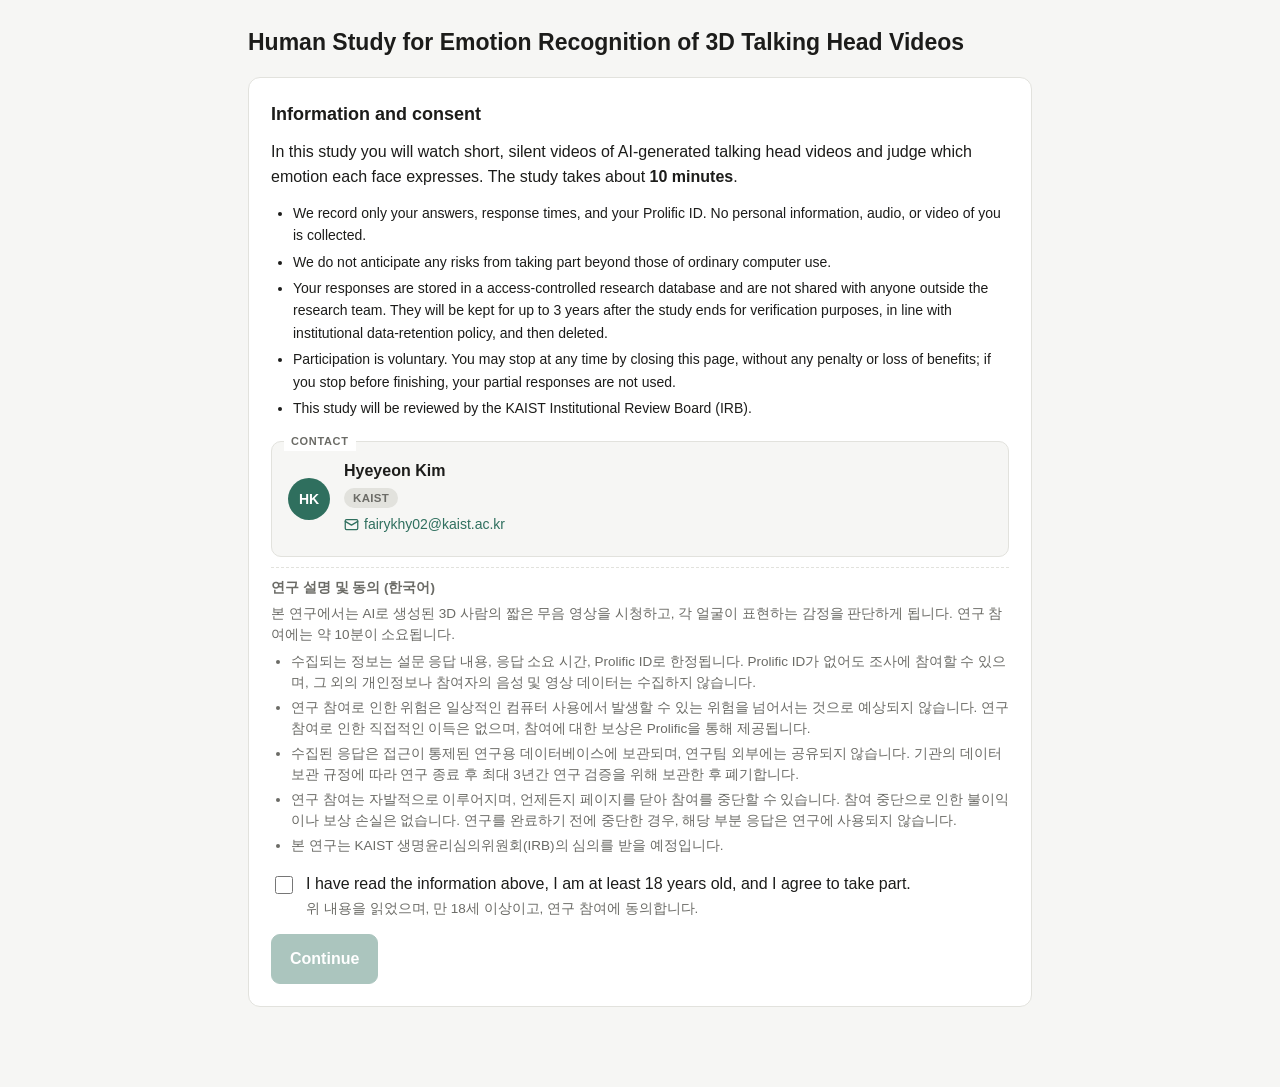
==== commit 0257d1ec: "Modify Korean caption" ====
--- a/index.html
+++ b/index.html
@@ -136,15 +136,17 @@
 
     <div class="ko-block">
       <p class="ko" style="margin:0 0 6px"><b>연구 설명 및 동의 (한국어)</b></p>
-      <p class="ko" style="margin:0 0 6px">이 연구에서는 AI로 생성된 3D 사람의 짧은 무음 영상을 보고,
-        각 얼굴이 어떤 감정을 표현하는지 판단하게 됩니다. 소요 시간은 약 10분입니다.</p>
+      <p class="ko" style="margin:0 0 6px">본 연구에서는 AI로 생성된 3D 사람의 짧은 무음 영상을 시청하고,
+        각 얼굴이 표현하는 감정을 판단하게 됩니다. 연구 참여에는 약 10분이 소요됩니다.</p>
       <ul class="ko">
-        <li>수집하는 정보는 응답 내용, 응답 시간, Prolific ID 뿐입니다. 개인정보나 참여자의 음성·영상은 수집하지 않습니다.</li>
-        <li>일상적인 컴퓨터 사용 이상의 위험은 없으며, Prolific 보상 외에 직접적인 이득은 없습니다.</li>
-        <li>응답은 접근이 통제된 연구용 저장소에 보관되며 연구팀 외부에 공유되지 않습니다.
-            기관 규정에 따라 연구 종료 후 최대 3년간 보관한 뒤 폐기합니다.</li>
-        <li>참여는 자발적이며, 언제든지 페이지를 닫아 중단할 수 있고 어떠한 불이익도 없습니다.
-            중간에 그만두신 경우 해당 응답은 사용되지 않습니다.</li>
+        <li>수집되는 정보는 설문 응답 내용, 응답 소요 시간, Prolific ID로 한정됩니다. Prolific ID가 없어도 조사에
+            참여할 수 있으며, 그 외의 개인정보나 참여자의 음성 및 영상 데이터는 수집하지 않습니다.</li>
+        <li>연구 참여로 인한 위험은 일상적인 컴퓨터 사용에서 발생할 수 있는 위험을 넘어서는 것으로 예상되지 않습니다.
+            연구 참여로 인한 직접적인 이득은 없으며, 참여에 대한 보상은 Prolific을 통해 제공됩니다.</li>
+        <li>수집된 응답은 접근이 통제된 연구용 데이터베이스에 보관되며, 연구팀 외부에는 공유되지 않습니다.
+            기관의 데이터 보관 규정에 따라 연구 종료 후 최대 3년간 연구 검증을 위해 보관한 후 폐기합니다.</li>
+        <li>연구 참여는 자발적으로 이루어지며, 언제든지 페이지를 닫아 참여를 중단할 수 있습니다. 참여 중단으로 인한
+            불이익이나 보상 손실은 없습니다. 연구를 완료하기 전에 중단한 경우, 해당 부분 응답은 연구에 사용되지 않습니다.</li>
         <li>본 연구는 KAIST 생명윤리심의위원회(IRB)의 심의를 받을 예정입니다.</li>
       </ul>
     </div>
@@ -178,18 +180,18 @@
     <div class="ko-block">
       <p class="ko" style="margin:0 0 6px"><b>안내 (한국어)</b></p>
       <p class="ko" style="margin:0 0 6px">총 <b id="nTotalKo">52</b>개의 짧은 영상(각 1~7초, <b>소리 없음</b>)을 보게 됩니다.
-        각 영상마다 얼굴이 표현하는 감정을 골라 주세요.</p>
+        각 영상에서 얼굴이 표현하는 감정을 선택해 주세요.</p>
       <ul class="ko">
-        <li><b>Happy(행복)</b>, <b>Sad(슬픔)</b>, <b>Angry(분노)</b> 중에서 선택합니다.</li>
-        <li>셋 중 해당하는 것이 없으면 <b>None of three(셋 다 아님)</b>를 고른 뒤, 그나마 <b>가장 가까운</b> 감정을
-            골라 주세요. 가까운 것도 없다면 거기서 <b>Other(기타)</b>를 고르고 보이는 감정을 직접 입력해 주세요.</li>
+        <li><b>Happy(행복)</b>, <b>Sad(슬픔)</b>, <b>Angry(분노)</b> 중 하나를 선택합니다.</li>
+        <li>세 가지 감정 중 해당하는 것이 없으면 <b>None of three(셋 다 아님)</b>를 선택한 후, 그중 가장 가까운 감정을
+            선택해 주세요. 가까운 감정도 없다면 <b>Other(기타)</b>를 선택하고, 영상에서 보이는 감정을 직접 입력해 주세요.</li>
       </ul>
-      <p class="ko" style="margin:0 0 6px">다음 문항으로 넘어가면 이전 영상으로 <b>돌아갈 수 없으니</b>, <b>신중하게 골라 주세요</b>.</p>
+      <p class="ko" style="margin:0 0 6px">다음 영상으로 넘어가면 이전 영상으로 <b>돌아갈 수 없으므로</b>, <b>신중하게 선택해 주세요</b>.</p>
       <ul class="ko">
-        <li>발화 때문에 입이 움직이는 것은 감정이 아니므로, 표정 자체에 집중해 주세요.</li>
-        <li>영상이 한 번 끝까지 재생되어야 선택 버튼이 활성화되며, 이후에는 반복 재생됩니다.</li>
-        <li>휴대폰보다 데스크톱 사용을 권장합니다. 진행 상황은 자동 저장되지만 주소를 직접 수정하거나
-            새 탭·새 창으로 열지는 말아 주세요.</li>
+        <li>얼굴의 표정에 집중해 주세요. 발화로 인해 발생하는 입의 움직임은 감정 표현으로 간주하지 않습니다.</li>
+        <li>각 영상은 한 번 끝까지 재생된 후 선택 버튼이 활성화되며, 이후에는 반복 재생됩니다.</li>
+        <li>휴대폰보다 데스크톱에서 참여하는 것을 권장합니다. 진행 상황은 자동으로 저장되지만, 페이지 주소를 직접
+            수정하거나 새 탭 또는 새 창에서 연구를 열지 말아 주세요.</li>
       </ul>
     </div>
 
@@ -241,10 +243,10 @@
         <li>Each video plays once in full before the buttons unlock, then loops. You can press ↻ Replay any time.</li>
       </ul>
       <ul class="ko" style="margin-top:8px">
-        <li><b>표정</b>으로 판단해 주세요. 발화 때문에 입이 움직이는 것은 감정이 아닙니다.</li>
-        <li><b>행복·슬픔·분노</b> 중에서 고르고, 해당하는 것이 없으면 <b>셋 다 아님</b>을 고른 뒤
-            <b>가장 가까운</b> 감정을 선택해 주세요. 가까운 것도 없으면 <b>기타</b>에 직접 입력해 주세요.</li>
-        <li>영상이 한 번 끝까지 재생되어야 버튼이 활성화되며, 이후 반복 재생됩니다. ↻ Replay 로 다시 볼 수 있습니다.</li>
+        <li>얼굴의 <b>표정</b>에 집중해 주세요. 발화로 인해 발생하는 입의 움직임은 감정 표현으로 간주하지 않습니다.</li>
+        <li><b>행복·슬픔·분노</b> 중에서 선택해 주세요. 해당하는 감정이 없다면 <b>셋 다 아님</b>을 선택한 후
+            <b>가장 가까운</b> 감정을 골라 주세요. 가까운 감정도 없다면 <b>기타</b>를 선택하고 보이는 감정을 직접 입력해 주세요.</li>
+        <li>영상이 한 번 끝까지 재생되면 선택 버튼이 활성화되며, 이후에는 반복 재생됩니다. ↻ Replay 를 눌러 언제든지 다시 볼 수 있습니다.</li>
       </ul>
     </div>
   </details>
